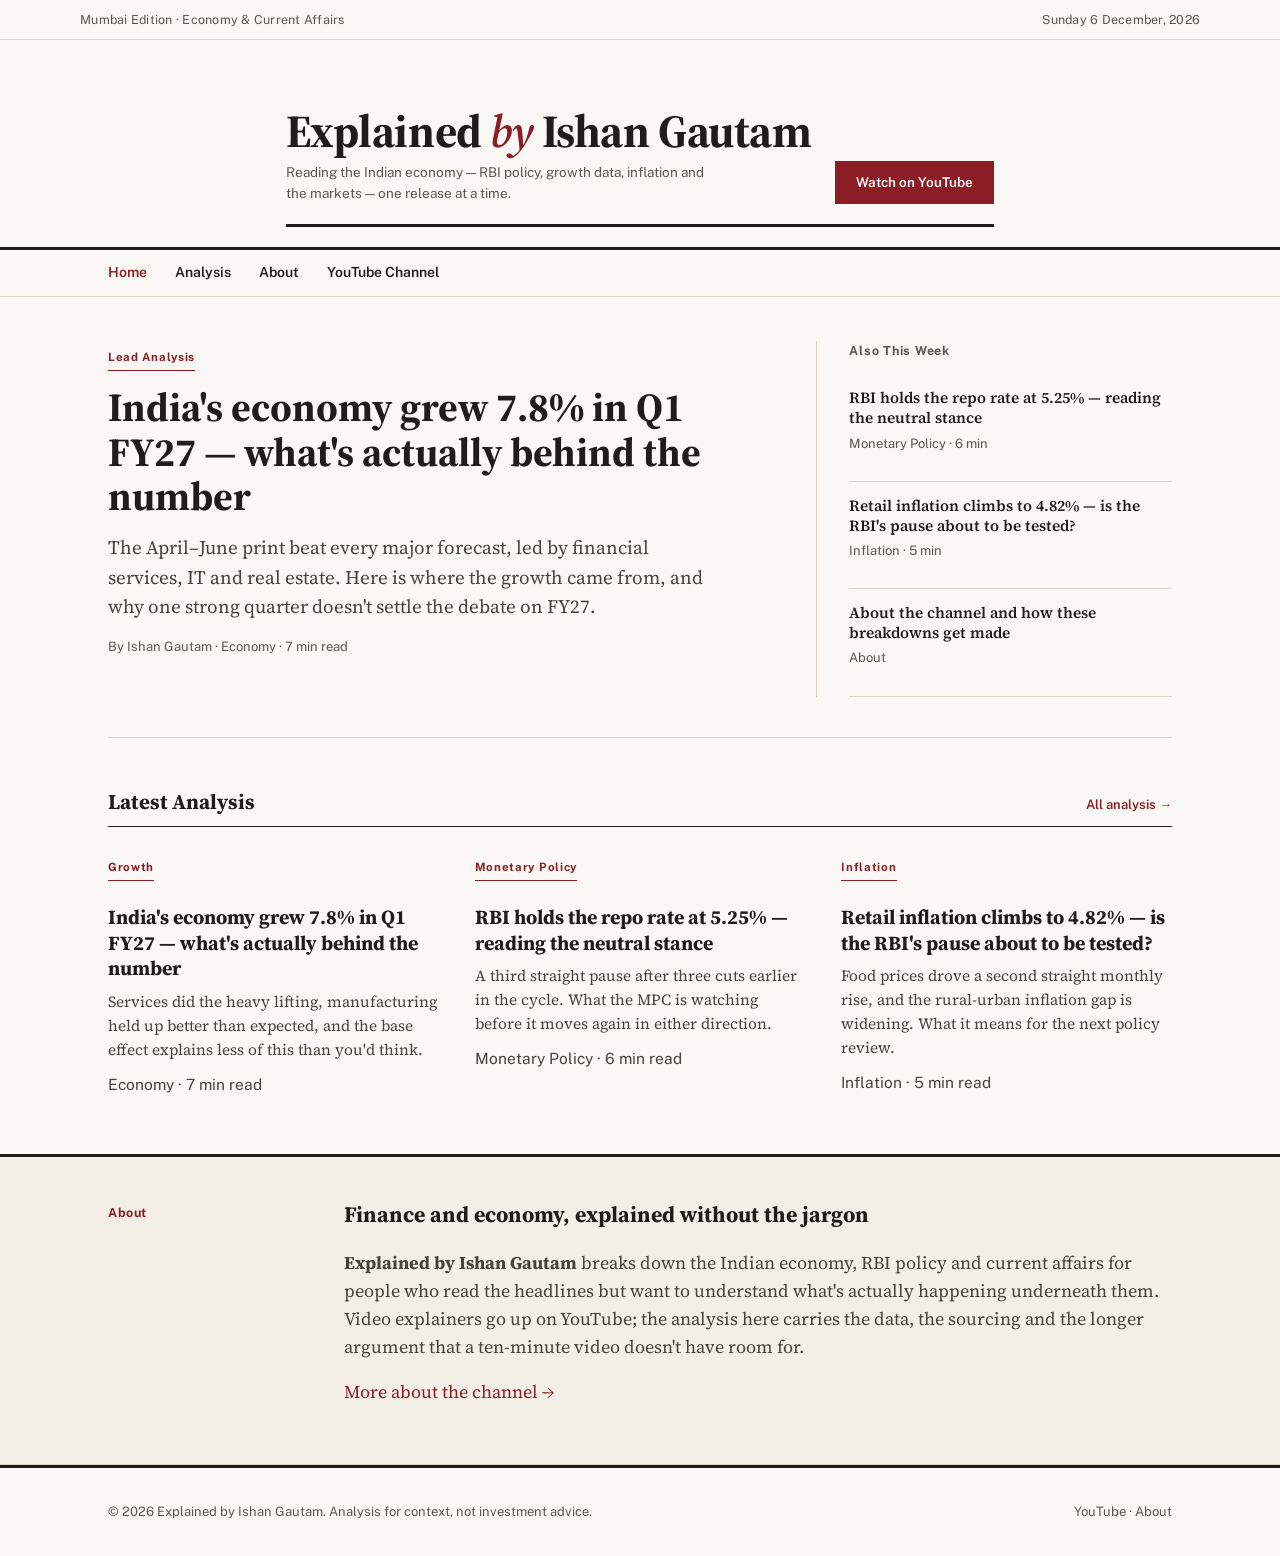
==== index.html @ 9df062d1 "Launch Explained by Ishan Gautam website" ====
<!DOCTYPE html>
<html lang="en">
<head>
<meta charset="UTF-8">
<meta name="viewport" content="width=device-width, initial-scale=1">
<title>Explained by Ishan Gautam — Economy &amp; Current Affairs Analysis</title>
<meta name="description" content="Plain-spoken analysis of the Indian economy and current affairs — RBI policy, GDP, inflation, markets and the stories behind the headlines.">
<link rel="preconnect" href="https://fonts.googleapis.com">
<link rel="preconnect" href="https://fonts.gstatic.com" crossorigin>
<link href="https://fonts.googleapis.com/css2?family=Source+Serif+4:opsz,wght@8..60,400;8..60,600;8..60,700&family=Public+Sans:wght@400;500;600;700&display=swap" rel="stylesheet">
<link rel="stylesheet" href="assets/style.css">
</head>
<body>

<div class="masthead-top">
  <div class="wrap masthead-bar">
    <span>Mumbai Edition · Economy &amp; Current Affairs</span>
    <span id="today"></span>
  </div>
</div>

<header class="masthead">
  <div class="wrap masthead">
    <div>
      <p class="nameplate">Explained <span class="rule-word">by</span> Ishan Gautam</p>
      <p class="nameplate-sub">Reading the Indian economy — RBI policy, growth data, inflation and the markets — one release at a time.</p>
    </div>
    <div class="masthead-cta">
      <a class="btn" href="https://www.youtube.com/@ExplainedbyIshanGautam" target="_blank" rel="noopener">Watch on YouTube</a>
    </div>
  </div>
</header>

<nav class="primary">
  <div class="wrap">
    <a href="index.html" class="current">Home</a>
    <a href="analysis.html">Analysis</a>
    <a href="about.html">About</a>
    <a href="https://www.youtube.com/@ExplainedbyIshanGautam" target="_blank" rel="noopener">YouTube Channel</a>
  </div>
</nav>

<main class="wrap">

  <section class="hero">
    <div>
      <span class="tag">Lead Analysis</span>
      <h1><a href="articles/india-gdp-q1-fy27.html" style="color:inherit;">India's economy grew 7.8% in Q1 FY27 — what's actually behind the number</a></h1>
      <p class="dek">The April–June print beat every major forecast, led by financial services, IT and real estate. Here is where the growth came from, and why one strong quarter doesn't settle the debate on FY27.</p>
      <p class="meta">By Ishan Gautam · Economy · 7 min read</p>
    </div>
    <aside class="hero-aside">
      <h3>Also This Week</h3>
      <div class="aside-item">
        <a href="articles/rbi-holds-rates.html">RBI holds the repo rate at 5.25% — reading the neutral stance</a>
        <p class="meta">Monetary Policy · 6 min</p>
      </div>
      <div class="aside-item">
        <a href="articles/inflation-august-2026.html">Retail inflation climbs to 4.82% — is the RBI's pause about to be tested?</a>
        <p class="meta">Inflation · 5 min</p>
      </div>
      <div class="aside-item">
        <a href="about.html">About the channel and how these breakdowns get made</a>
        <p class="meta">About</p>
      </div>
    </aside>
  </section>

  <div class="section-head">
    <h2>Latest Analysis</h2>
    <a href="analysis.html">All analysis →</a>
  </div>
  <div class="river">
    <article class="card">
      <span class="tag">Growth</span>
      <h3><a class="stretched" href="articles/india-gdp-q1-fy27.html">India's economy grew 7.8% in Q1 FY27 — what's actually behind the number</a></h3>
      <p>Services did the heavy lifting, manufacturing held up better than expected, and the base effect explains less of this than you'd think.</p>
      <p class="meta">Economy · 7 min read</p>
    </article>
    <article class="card">
      <span class="tag">Monetary Policy</span>
      <h3><a class="stretched" href="articles/rbi-holds-rates.html">RBI holds the repo rate at 5.25% — reading the neutral stance</a></h3>
      <p>A third straight pause after three cuts earlier in the cycle. What the MPC is watching before it moves again in either direction.</p>
      <p class="meta">Monetary Policy · 6 min read</p>
    </article>
    <article class="card">
      <span class="tag">Inflation</span>
      <h3><a class="stretched" href="articles/inflation-august-2026.html">Retail inflation climbs to 4.82% — is the RBI's pause about to be tested?</a></h3>
      <p>Food prices drove a second straight monthly rise, and the rural-urban inflation gap is widening. What it means for the next policy review.</p>
      <p class="meta">Inflation · 5 min read</p>
    </article>
  </div>

</main>

<section class="about-strip">
  <div class="wrap about-grid">
    <div><span class="role">About</span></div>
    <div>
      <h2>Finance and economy, explained without the jargon</h2>
      <p><strong>Explained by Ishan Gautam</strong> breaks down the Indian economy, RBI policy and current affairs for people who read the headlines but want to understand what's actually happening underneath them. Video explainers go up on YouTube; the analysis here carries the data, the sourcing and the longer argument that a ten-minute video doesn't have room for.</p>
      <p><a href="about.html">More about the channel →</a></p>
    </div>
  </div>
</section>

<footer>
  <div class="wrap" style="display:flex; justify-content:space-between; flex-wrap:wrap; gap:14px; width:100%;">
    <span>© 2026 Explained by Ishan Gautam. Analysis for context, not investment advice.</span>
    <span><a href="https://www.youtube.com/@ExplainedbyIshanGautam" target="_blank" rel="noopener">YouTube</a> · <a href="about.html">About</a></span>
  </div>
</footer>

<script src="assets/script.js"></script>
</body>
</html>
---- assets/style.css ----
/* Explained by Ishan Gautam — editorial design system */

:root {
  --ink: #201c1a;
  --ink-soft: #47423c;
  --slate: #5b564e;
  --paper: #faf8f4;
  --paper-raised: #f3efe7;
  --rule: #dad4c8;
  --crimson: #8c1d24;
  --crimson-dark: #6e161b;
  --gold: #a6792a;
  --max: 1120px;
}

* { box-sizing: border-box; }

html { scroll-behavior: smooth; }

body {
  margin: 0;
  background: var(--paper);
  color: var(--ink);
  font-family: "Source Serif 4", Georgia, "Times New Roman", serif;
  font-size: 18px;
  line-height: 1.55;
  -webkit-font-smoothing: antialiased;
}

.wrap { max-width: var(--max); margin: 0 auto; padding: 0 28px; }

a { color: var(--crimson); text-decoration: none; }
a:hover { color: var(--crimson-dark); text-decoration: underline; }

.eyebrow, .meta, nav, .tag, button, .btn, .kicker {
  font-family: "Public Sans", -apple-system, Segoe UI, sans-serif;
}

/* ---------- Masthead ---------- */
.masthead-top {
  border-bottom: 1px solid var(--rule);
}
.masthead-bar {
  display: flex;
  justify-content: space-between;
  align-items: center;
  padding: 10px 0;
  font-family: "Public Sans", sans-serif;
  font-size: 12.5px;
  letter-spacing: 0.02em;
  color: var(--slate);
}
.masthead-bar a { color: var(--slate); }

.masthead {
  padding: 34px 0 20px;
  border-bottom: 3px solid var(--ink);
  display: flex;
  justify-content: space-between;
  align-items: flex-end;
  gap: 24px;
  flex-wrap: wrap;
}
.nameplate {
  font-size: 46px;
  font-weight: 700;
  letter-spacing: -0.01em;
  line-height: 1;
  margin: 0;
}
.nameplate .rule-word { color: var(--crimson); font-style: italic; font-weight: 600; }
.nameplate-sub {
  margin: 8px 0 0;
  font-family: "Public Sans", sans-serif;
  font-size: 13.5px;
  color: var(--slate);
  max-width: 420px;
}
.masthead-cta {
  font-family: "Public Sans", sans-serif;
}

nav.primary {
  border-bottom: 1px solid var(--rule);
  font-size: 14px;
}
nav.primary .wrap { display: flex; gap: 28px; padding-top: 12px; padding-bottom: 12px; flex-wrap: wrap; }
nav.primary a { color: var(--ink); font-weight: 600; }
nav.primary a.current { color: var(--crimson); }

/* ---------- Buttons ---------- */
.btn {
  display: inline-block;
  padding: 10px 20px;
  background: var(--crimson);
  color: #fff;
  font-size: 13.5px;
  font-weight: 600;
  border: 1px solid var(--crimson);
}
.btn:hover { background: var(--crimson-dark); border-color: var(--crimson-dark); color: #fff; text-decoration: none; }
.btn-outline {
  background: transparent;
  color: var(--ink);
  border: 1px solid var(--ink);
}
.btn-outline:hover { background: var(--ink); color: var(--paper); }

/* ---------- Hero ---------- */
.hero {
  padding: 44px 0 40px;
  border-bottom: 1px solid var(--rule);
  display: grid;
  grid-template-columns: 1.3fr 0.7fr;
  gap: 48px;
}
.tag {
  display: inline-block;
  font-size: 11.5px;
  font-weight: 700;
  letter-spacing: 0.06em;
  color: var(--crimson);
  border-bottom: 1px solid var(--crimson);
  padding-bottom: 3px;
  margin-bottom: 14px;
}
.hero h1 { font-size: 40px; line-height: 1.12; margin: 0 0 14px; }
.hero .dek { color: var(--ink-soft); font-size: 19px; margin: 0 0 16px; max-width: 60ch; }
.meta { font-size: 13px; color: var(--slate); }

.hero-aside { border-left: 1px solid var(--rule); padding-left: 32px; }
.hero-aside h3 { font-family: "Public Sans", sans-serif; font-size: 12.5px; letter-spacing: 0.06em; color: var(--slate); margin: 0 0 14px; }
.aside-item { padding: 14px 0; border-bottom: 1px solid var(--rule); }
.aside-item:first-child { padding-top: 0; }
.aside-item a { color: var(--ink); font-weight: 600; font-size: 15.5px; line-height: 1.3; display: block; }
.aside-item .meta { margin-top: 5px; }

/* ---------- River / listing grid ---------- */
.section-head {
  display: flex;
  justify-content: space-between;
  align-items: baseline;
  border-bottom: 1px solid var(--ink);
  padding-bottom: 8px;
  margin: 48px 0 24px;
}
.section-head h2 { font-size: 21px; margin: 0; }
.section-head a { font-family: "Public Sans", sans-serif; font-size: 13px; font-weight: 600; }

.river { display: grid; grid-template-columns: repeat(3, 1fr); gap: 36px; padding-bottom: 48px; }
.card h3 { font-size: 20px; line-height: 1.28; margin: 10px 0 8px; }
.card p { color: var(--ink-soft); font-size: 15.5px; margin: 0 0 10px; }
.card a.stretched { color: var(--ink); }
.card a.stretched:hover { color: var(--crimson); text-decoration: none; }

/* ---------- About / sidebar module ---------- */
.about-strip {
  border-top: 3px solid var(--ink);
  border-bottom: 1px solid var(--rule);
  padding: 40px 0;
  background: var(--paper-raised);
}
.about-grid { display: grid; grid-template-columns: 200px 1fr; gap: 36px; align-items: start; }
.about-grid h2 { font-size: 22px; margin: 0 0 4px; }
.about-grid .role { font-family: "Public Sans", sans-serif; font-size: 12.5px; color: var(--crimson); font-weight: 700; letter-spacing: 0.04em; margin-bottom: 14px; }
.about-grid p { color: var(--ink-soft); }

/* ---------- Article page ---------- */
.article-head { padding: 40px 0 24px; border-bottom: 1px solid var(--rule); }
.article-head h1 { font-size: 36px; line-height: 1.15; margin: 14px 0 16px; max-width: 22ch; }
.article-head .dek { font-size: 19px; color: var(--ink-soft); max-width: 60ch; margin: 0 0 18px; }
.byline { font-family: "Public Sans", sans-serif; font-size: 13.5px; color: var(--slate); display: flex; gap: 16px; flex-wrap: wrap; }

.article-body { max-width: 700px; margin: 0 auto; padding: 40px 0 20px; }
.article-body p { margin: 0 0 20px; }
.article-body p:first-of-type::first-letter {
  font-size: 58px;
  float: left;
  line-height: 0.85;
  padding-right: 10px;
  padding-top: 6px;
  font-weight: 700;
  color: var(--crimson);
}
.article-body h2 { font-size: 24px; margin: 36px 0 14px; }
.pull {
  border-left: 3px solid var(--crimson);
  padding: 4px 0 4px 22px;
  margin: 32px 0;
  font-size: 22px;
  line-height: 1.4;
  color: var(--ink);
  font-style: italic;
}
.stat-row { display: grid; grid-template-columns: repeat(3, 1fr); gap: 20px; margin: 28px 0 36px; }
.stat { border-top: 2px solid var(--ink); padding-top: 10px; }
.stat .num { font-size: 30px; font-weight: 700; display: block; }
.stat .label { font-family: "Public Sans", sans-serif; font-size: 12px; color: var(--slate); letter-spacing: 0.02em; }

.footnotes { max-width: 700px; margin: 20px auto 60px; border-top: 1px solid var(--rule); padding-top: 20px; font-family: "Public Sans", sans-serif; font-size: 13px; color: var(--slate); }
.footnotes li { margin-bottom: 6px; }

/* ---------- Footer ---------- */
footer {
  border-top: 3px solid var(--ink);
  padding: 34px 0;
  font-family: "Public Sans", sans-serif;
  font-size: 13px;
  color: var(--slate);
  display: flex;
  justify-content: space-between;
  flex-wrap: wrap;
  gap: 14px;
}
footer a { color: var(--slate); }

/* ---------- Responsive ---------- */
@media (max-width: 860px) {
  .hero { grid-template-columns: 1fr; }
  .hero-aside { border-left: none; border-top: 1px solid var(--rule); padding-left: 0; padding-top: 24px; }
  .river { grid-template-columns: 1fr; }
  .about-grid { grid-template-columns: 1fr; }
  .nameplate { font-size: 34px; }
  .article-head h1 { font-size: 28px; }
  .stat-row { grid-template-columns: 1fr; }
}

@media (prefers-reduced-motion: reduce) {
  html { scroll-behavior: auto; }
}

:focus-visible { outline: 2px solid var(--crimson); outline-offset: 2px; }
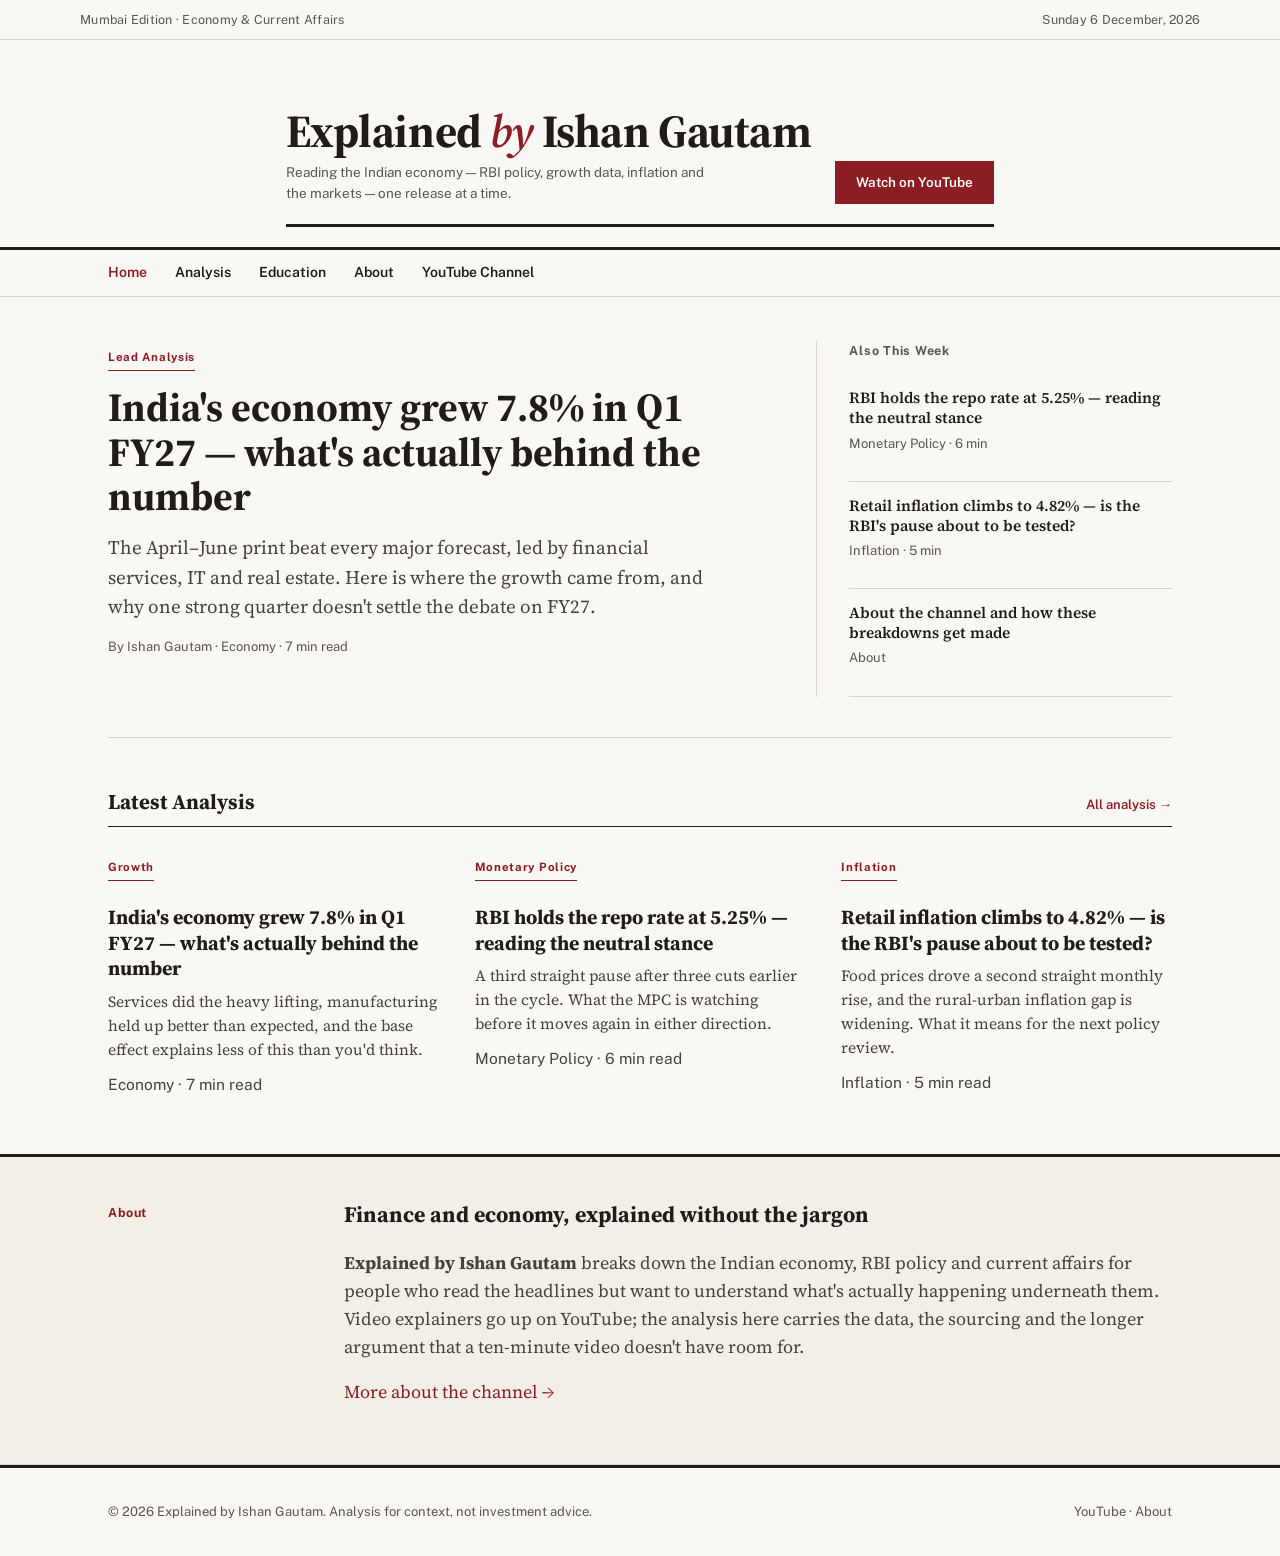
==== commit d952caba: "Add Education tab with CIA/CISA training banner and info" ====
--- a/index.html
+++ b/index.html
@@ -35,6 +35,7 @@
   <div class="wrap">
     <a href="index.html" class="current">Home</a>
     <a href="analysis.html">Analysis</a>
+    <a href="education.html">Education</a>
     <a href="about.html">About</a>
     <a href="https://www.youtube.com/@ExplainedbyIshanGautam" target="_blank" rel="noopener">YouTube Channel</a>
   </div>
